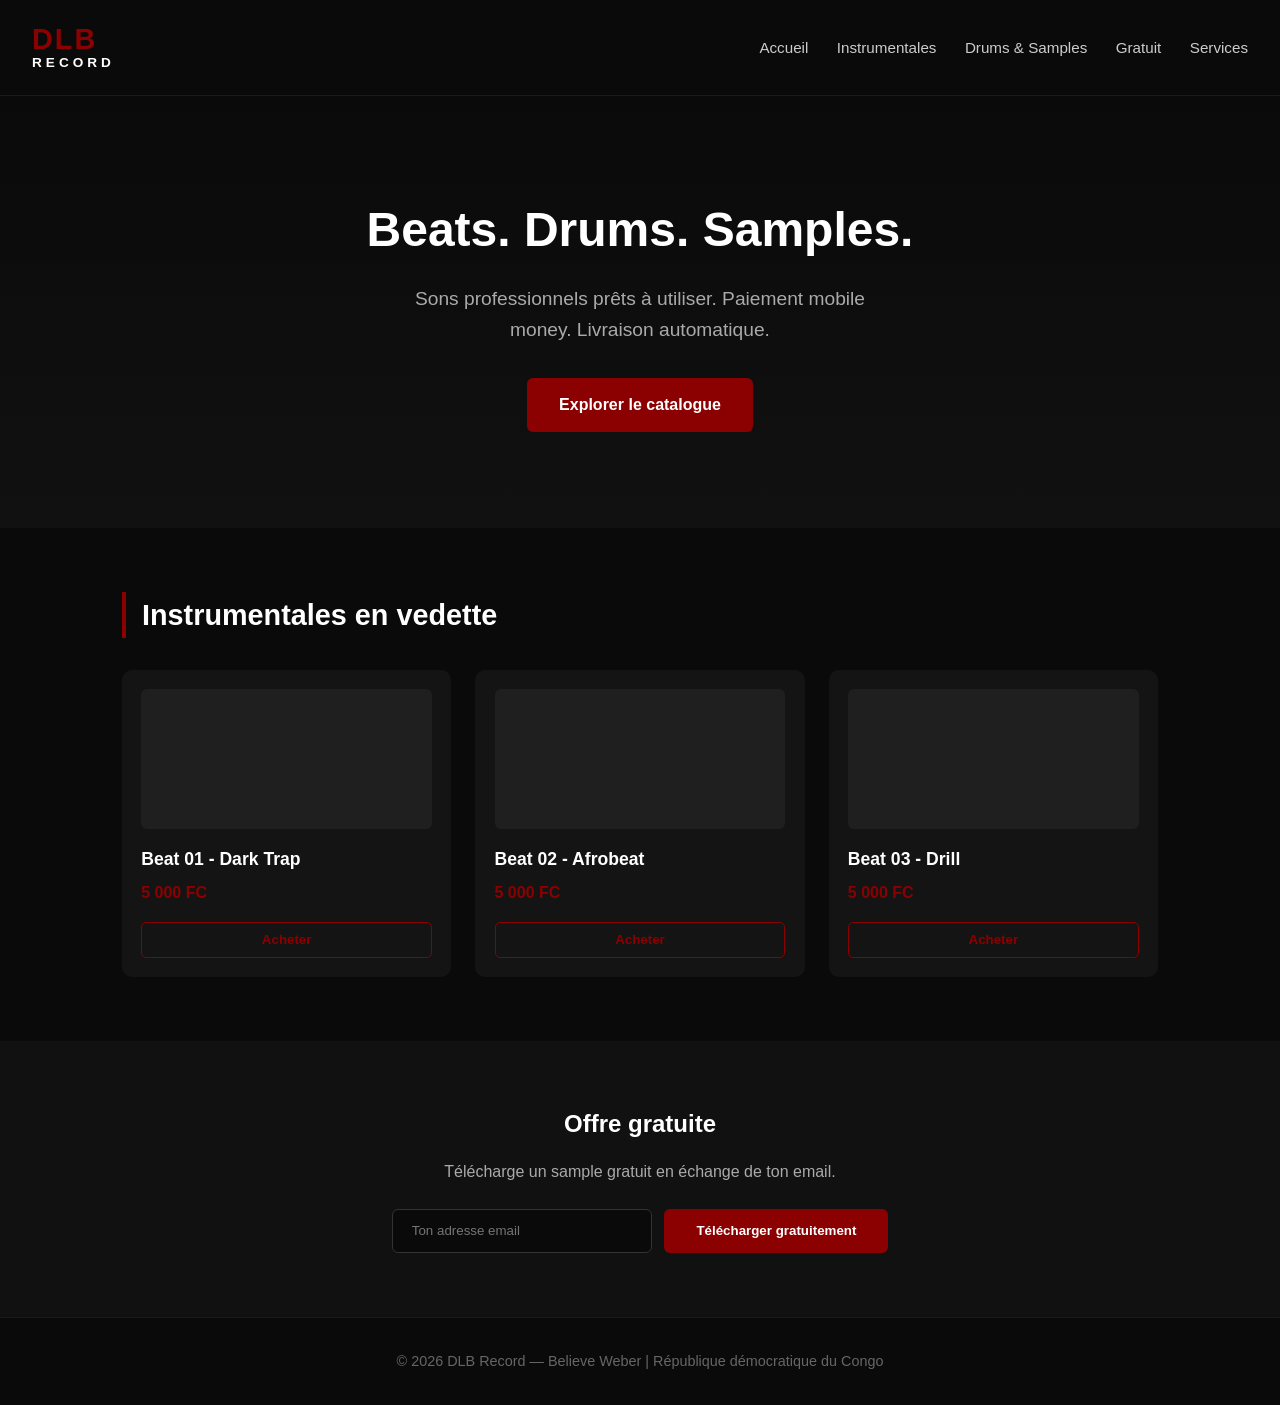
==== index.html @ 28254a7d "Initial commit: structure de base du site DLB Record" ====
<!DOCTYPE html>
<html lang="fr">
<head>
  <meta charset="UTF-8">
  <meta name="viewport" content="width=device-width, initial-scale=1.0">
  <title>DLB Record | Beats, Drums, Samples & Loops</title>
  <link rel="stylesheet" href="styles.css">
</head>
<body>
  <header>
    <div class="logo">
      <span class="logo-dlb">DLB</span>
      <span class="logo-record">RECORD</span>
    </div>
    <nav>
      <a href="#">Accueil</a>
      <a href="#instrumentales">Instrumentales</a>
      <a href="#drums">Drums & Samples</a>
      <a href="#gratuit">Gratuit</a>
      <a href="#services">Services</a>
    </nav>
  </header>

  <main>
    <section class="hero">
      <h1>Beats. Drums. Samples.</h1>
      <p>Sons professionnels prêts à utiliser. Paiement mobile money. Livraison automatique.</p>
      <a href="#instrumentales" class="btn-primary">Explorer le catalogue</a>
    </section>

    <section id="instrumentales" class="products">
      <h2>Instrumentales en vedette</h2>
      <div class="product-grid">
        <div class="product-card">
          <div class="product-cover"></div>
          <h3>Beat 01 - Dark Trap</h3>
          <p class="price">5 000 FC</p>
          <button class="btn-buy">Acheter</button>
        </div>
        <div class="product-card">
          <div class="product-cover"></div>
          <h3>Beat 02 - Afrobeat</h3>
          <p class="price">5 000 FC</p>
          <button class="btn-buy">Acheter</button>
        </div>
        <div class="product-card">
          <div class="product-cover"></div>
          <h3>Beat 03 - Drill</h3>
          <p class="price">5 000 FC</p>
          <button class="btn-buy">Acheter</button>
        </div>
      </div>
    </section>

    <section id="gratuit" class="free-offer">
      <h2>Offre gratuite</h2>
      <p>Télécharge un sample gratuit en échange de ton email.</p>
      <form>
        <input type="email" placeholder="Ton adresse email" required>
        <button type="submit" class="btn-primary">Télécharger gratuitement</button>
      </form>
    </section>
  </main>

  <footer>
    <p>© 2026 DLB Record — Believe Weber | République démocratique du Congo</p>
  </footer>
</body>
</html>
---- styles.css ----
* {
  margin: 0;
  padding: 0;
  box-sizing: border-box;
}

body {
  font-family: -apple-system, BlinkMacSystemFont, 'Segoe UI', Roboto, sans-serif;
  background-color: #0a0a0a;
  color: #ffffff;
  line-height: 1.6;
}

header {
  display: flex;
  justify-content: space-between;
  align-items: center;
  padding: 1.5rem 2rem;
  border-bottom: 1px solid #1a1a1a;
}

.logo {
  display: flex;
  flex-direction: column;
  line-height: 1.1;
}

.logo-dlb {
  font-size: 1.8rem;
  font-weight: 800;
  color: #8B0000;
  letter-spacing: 2px;
}

.logo-record {
  font-size: 0.85rem;
  font-weight: 600;
  color: #ffffff;
  letter-spacing: 4px;
}

nav a {
  color: #cccccc;
  text-decoration: none;
  margin-left: 1.5rem;
  font-size: 0.95rem;
  transition: color 0.2s;
}

nav a:hover {
  color: #8B0000;
}

.hero {
  text-align: center;
  padding: 6rem 2rem;
  background: linear-gradient(180deg, #0a0a0a 0%, #111 100%);
}

.hero h1 {
  font-size: 3rem;
  font-weight: 800;
  margin-bottom: 1rem;
}

.hero p {
  font-size: 1.2rem;
  color: #aaaaaa;
  margin-bottom: 2rem;
  max-width: 500px;
  margin-left: auto;
  margin-right: auto;
}

.btn-primary {
  display: inline-block;
  background-color: #8B0000;
  color: white;
  padding: 0.9rem 2rem;
  border-radius: 6px;
  text-decoration: none;
  font-weight: 600;
  transition: background 0.2s;
  border: none;
  cursor: pointer;
}

.btn-primary:hover {
  background-color: #a00000;
}

.products {
  padding: 4rem 2rem;
  max-width: 1100px;
  margin: 0 auto;
}

.products h2 {
  font-size: 1.8rem;
  margin-bottom: 2rem;
  border-left: 4px solid #8B0000;
  padding-left: 1rem;
}

.product-grid {
  display: grid;
  grid-template-columns: repeat(auto-fit, minmax(250px, 1fr));
  gap: 1.5rem;
}

.product-card {
  background: #141414;
  border-radius: 10px;
  padding: 1.2rem;
  transition: transform 0.2s;
}

.product-card:hover {
  transform: translateY(-4px);
}

.product-cover {
  height: 140px;
  background: #1f1f1f;
  border-radius: 6px;
  margin-bottom: 1rem;
}

.product-card h3 {
  font-size: 1.1rem;
  margin-bottom: 0.4rem;
}

.price {
  color: #8B0000;
  font-weight: 700;
  margin-bottom: 1rem;
}

.btn-buy {
  width: 100%;
  background: transparent;
  border: 1px solid #8B0000;
  color: #8B0000;
  padding: 0.6rem;
  border-radius: 5px;
  cursor: pointer;
  font-weight: 600;
  transition: all 0.2s;
}

.btn-buy:hover {
  background: #8B0000;
  color: white;
}

.free-offer {
  background: #111;
  padding: 4rem 2rem;
  text-align: center;
}

.free-offer h2 {
  margin-bottom: 1rem;
}

.free-offer p {
  color: #aaa;
  margin-bottom: 1.5rem;
}

.free-offer form {
  display: flex;
  gap: 0.8rem;
  justify-content: center;
  flex-wrap: wrap;
}

.free-offer input {
  padding: 0.8rem 1.2rem;
  border-radius: 6px;
  border: 1px solid #333;
  background: #0a0a0a;
  color: white;
  min-width: 260px;
}

footer {
  text-align: center;
  padding: 2rem;
  color: #666;
  font-size: 0.9rem;
  border-top: 1px solid #1a1a1a;
}

@media (max-width: 600px) {
  .hero h1 {
    font-size: 2rem;
  }
  header {
    flex-direction: column;
    gap: 1rem;
  }
  nav a {
    margin: 0 0.8rem;
  }
}
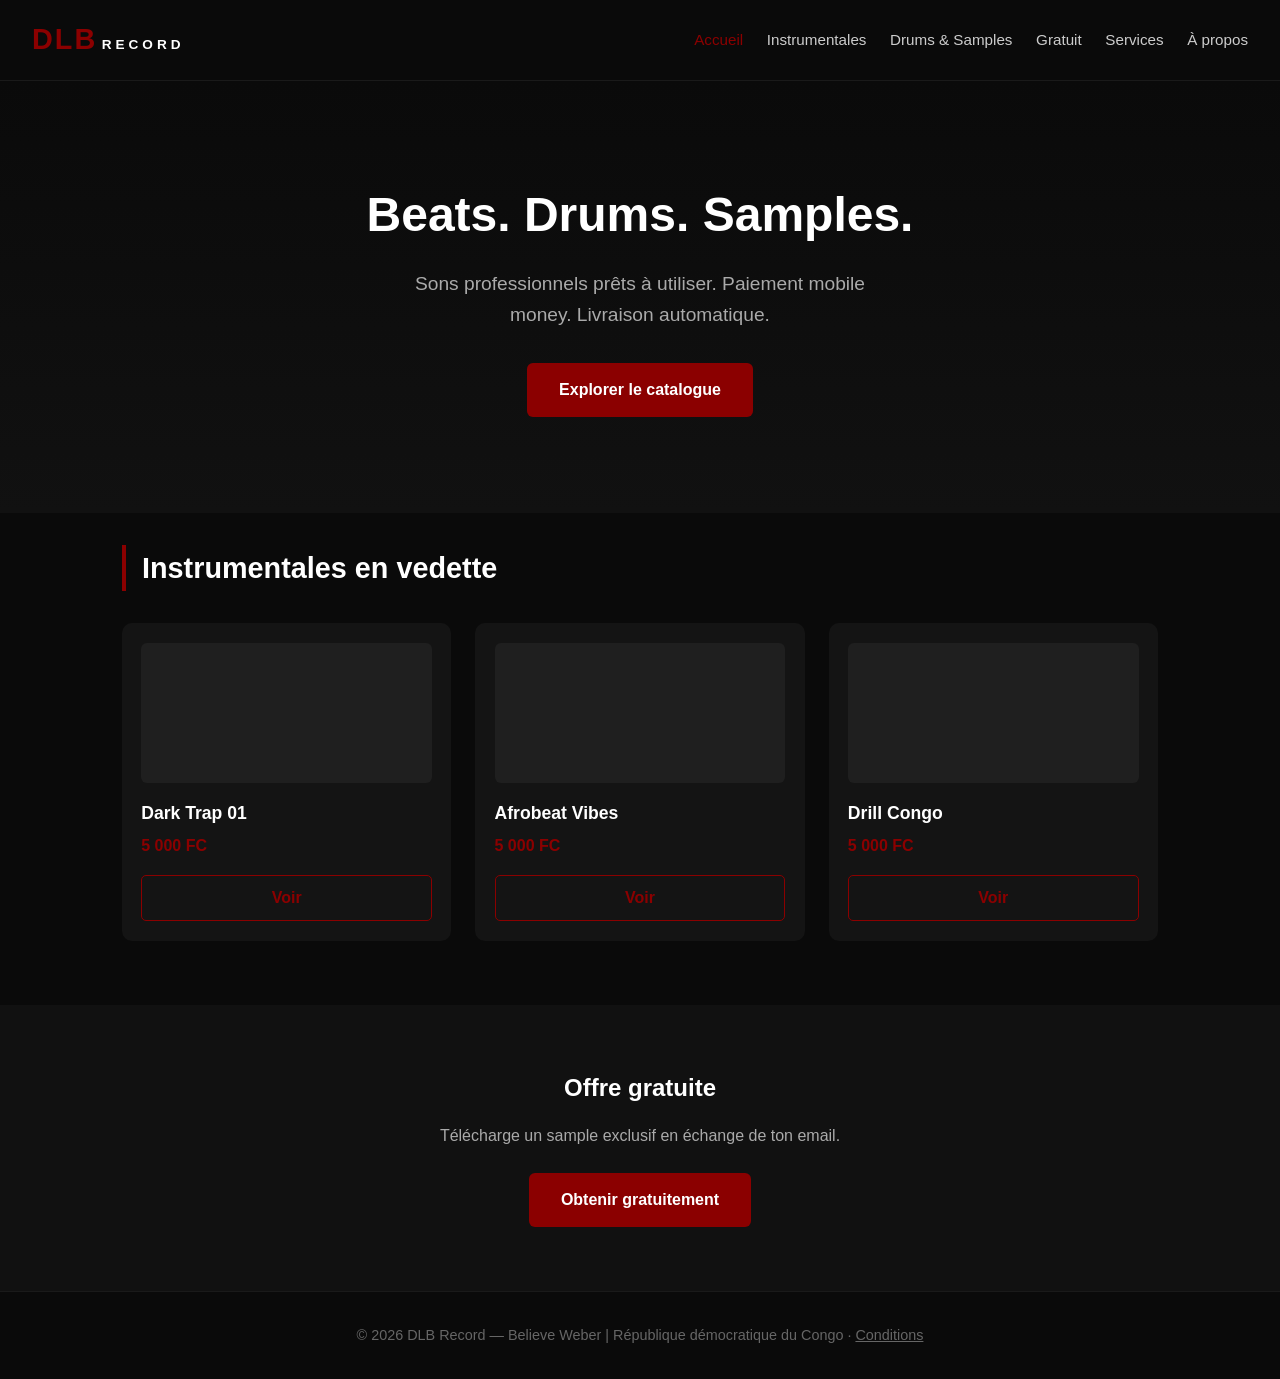
==== commit 1b8b99a6: "Ajout des pages : Instrumentales, Drums, Gratuit, Services, À propos, Conditions" ====
--- a/index.html
+++ b/index.html
@@ -9,15 +9,18 @@
 <body>
   <header>
     <div class="logo">
-      <span class="logo-dlb">DLB</span>
-      <span class="logo-record">RECORD</span>
+      <a href="index.html" style="text-decoration:none;">
+        <span class="logo-dlb">DLB</span>
+        <span class="logo-record">RECORD</span>
+      </a>
     </div>
     <nav>
-      <a href="#">Accueil</a>
-      <a href="#instrumentales">Instrumentales</a>
-      <a href="#drums">Drums & Samples</a>
-      <a href="#gratuit">Gratuit</a>
-      <a href="#services">Services</a>
+      <a href="index.html" class="active">Accueil</a>
+      <a href="instrumentales.html">Instrumentales</a>
+      <a href="drums.html">Drums & Samples</a>
+      <a href="gratuit.html">Gratuit</a>
+      <a href="services.html">Services</a>
+      <a href="a-propos.html">À propos</a>
     </nav>
   </header>
 
@@ -25,45 +28,42 @@
     <section class="hero">
       <h1>Beats. Drums. Samples.</h1>
       <p>Sons professionnels prêts à utiliser. Paiement mobile money. Livraison automatique.</p>
-      <a href="#instrumentales" class="btn-primary">Explorer le catalogue</a>
+      <a href="instrumentales.html" class="btn-primary">Explorer le catalogue</a>
     </section>
 
-    <section id="instrumentales" class="products">
+    <section class="products">
       <h2>Instrumentales en vedette</h2>
       <div class="product-grid">
         <div class="product-card">
           <div class="product-cover"></div>
-          <h3>Beat 01 - Dark Trap</h3>
+          <h3>Dark Trap 01</h3>
           <p class="price">5 000 FC</p>
-          <button class="btn-buy">Acheter</button>
+          <a href="instrumentales.html" class="btn-buy" style="display:block; text-align:center; text-decoration:none;">Voir</a>
         </div>
         <div class="product-card">
           <div class="product-cover"></div>
-          <h3>Beat 02 - Afrobeat</h3>
+          <h3>Afrobeat Vibes</h3>
           <p class="price">5 000 FC</p>
-          <button class="btn-buy">Acheter</button>
+          <a href="instrumentales.html" class="btn-buy" style="display:block; text-align:center; text-decoration:none;">Voir</a>
         </div>
         <div class="product-card">
           <div class="product-cover"></div>
-          <h3>Beat 03 - Drill</h3>
+          <h3>Drill Congo</h3>
           <p class="price">5 000 FC</p>
-          <button class="btn-buy">Acheter</button>
+          <a href="instrumentales.html" class="btn-buy" style="display:block; text-align:center; text-decoration:none;">Voir</a>
         </div>
       </div>
     </section>
 
-    <section id="gratuit" class="free-offer">
+    <section class="free-offer">
       <h2>Offre gratuite</h2>
-      <p>Télécharge un sample gratuit en échange de ton email.</p>
-      <form>
-        <input type="email" placeholder="Ton adresse email" required>
-        <button type="submit" class="btn-primary">Télécharger gratuitement</button>
-      </form>
+      <p>Télécharge un sample exclusif en échange de ton email.</p>
+      <a href="gratuit.html" class="btn-primary">Obtenir gratuitement</a>
     </section>
   </main>
 
   <footer>
-    <p>© 2026 DLB Record — Believe Weber | République démocratique du Congo</p>
+    <p>© 2026 DLB Record — Believe Weber | République démocratique du Congo · <a href="conditions.html" style="color:#666;">Conditions</a></p>
   </footer>
 </body>
 </html>
--- a/styles.css
+++ b/styles.css
@@ -17,6 +17,8 @@
   align-items: center;
   padding: 1.5rem 2rem;
   border-bottom: 1px solid #1a1a1a;
+  flex-wrap: wrap;
+  gap: 1rem;
 }
 
 .logo {
@@ -42,12 +44,13 @@
 nav a {
   color: #cccccc;
   text-decoration: none;
-  margin-left: 1.5rem;
+  margin-left: 1.2rem;
   font-size: 0.95rem;
   transition: color 0.2s;
 }
 
-nav a:hover {
+nav a:hover,
+nav a.active {
   color: #8B0000;
 }
 
@@ -70,6 +73,22 @@
   max-width: 500px;
   margin-left: auto;
   margin-right: auto;
+}
+
+.page-header {
+  text-align: center;
+  padding: 4rem 2rem 2rem;
+}
+
+.page-header h1 {
+  font-size: 2.4rem;
+  margin-bottom: 0.8rem;
+}
+
+.page-header p {
+  color: #aaa;
+  max-width: 600px;
+  margin: 0 auto;
 }
 
 .btn-primary {
@@ -90,7 +109,7 @@
 }
 
 .products {
-  padding: 4rem 2rem;
+  padding: 2rem 2rem 4rem;
   max-width: 1100px;
   margin: 0 auto;
 }
@@ -160,6 +179,7 @@
   text-align: center;
 }
 
+.free-offer h1,
 .free-offer h2 {
   margin-bottom: 1rem;
 }
@@ -193,15 +213,21 @@
   border-top: 1px solid #1a1a1a;
 }
 
-@media (max-width: 600px) {
+@media (max-width: 700px) {
   .hero h1 {
     font-size: 2rem;
   }
   header {
     flex-direction: column;
-    gap: 1rem;
+    text-align: center;
+  }
+  nav {
+    display: flex;
+    flex-wrap: wrap;
+    justify-content: center;
+    gap: 0.5rem;
   }
   nav a {
-    margin: 0 0.8rem;
+    margin: 0 0.6rem;
   }
 }
